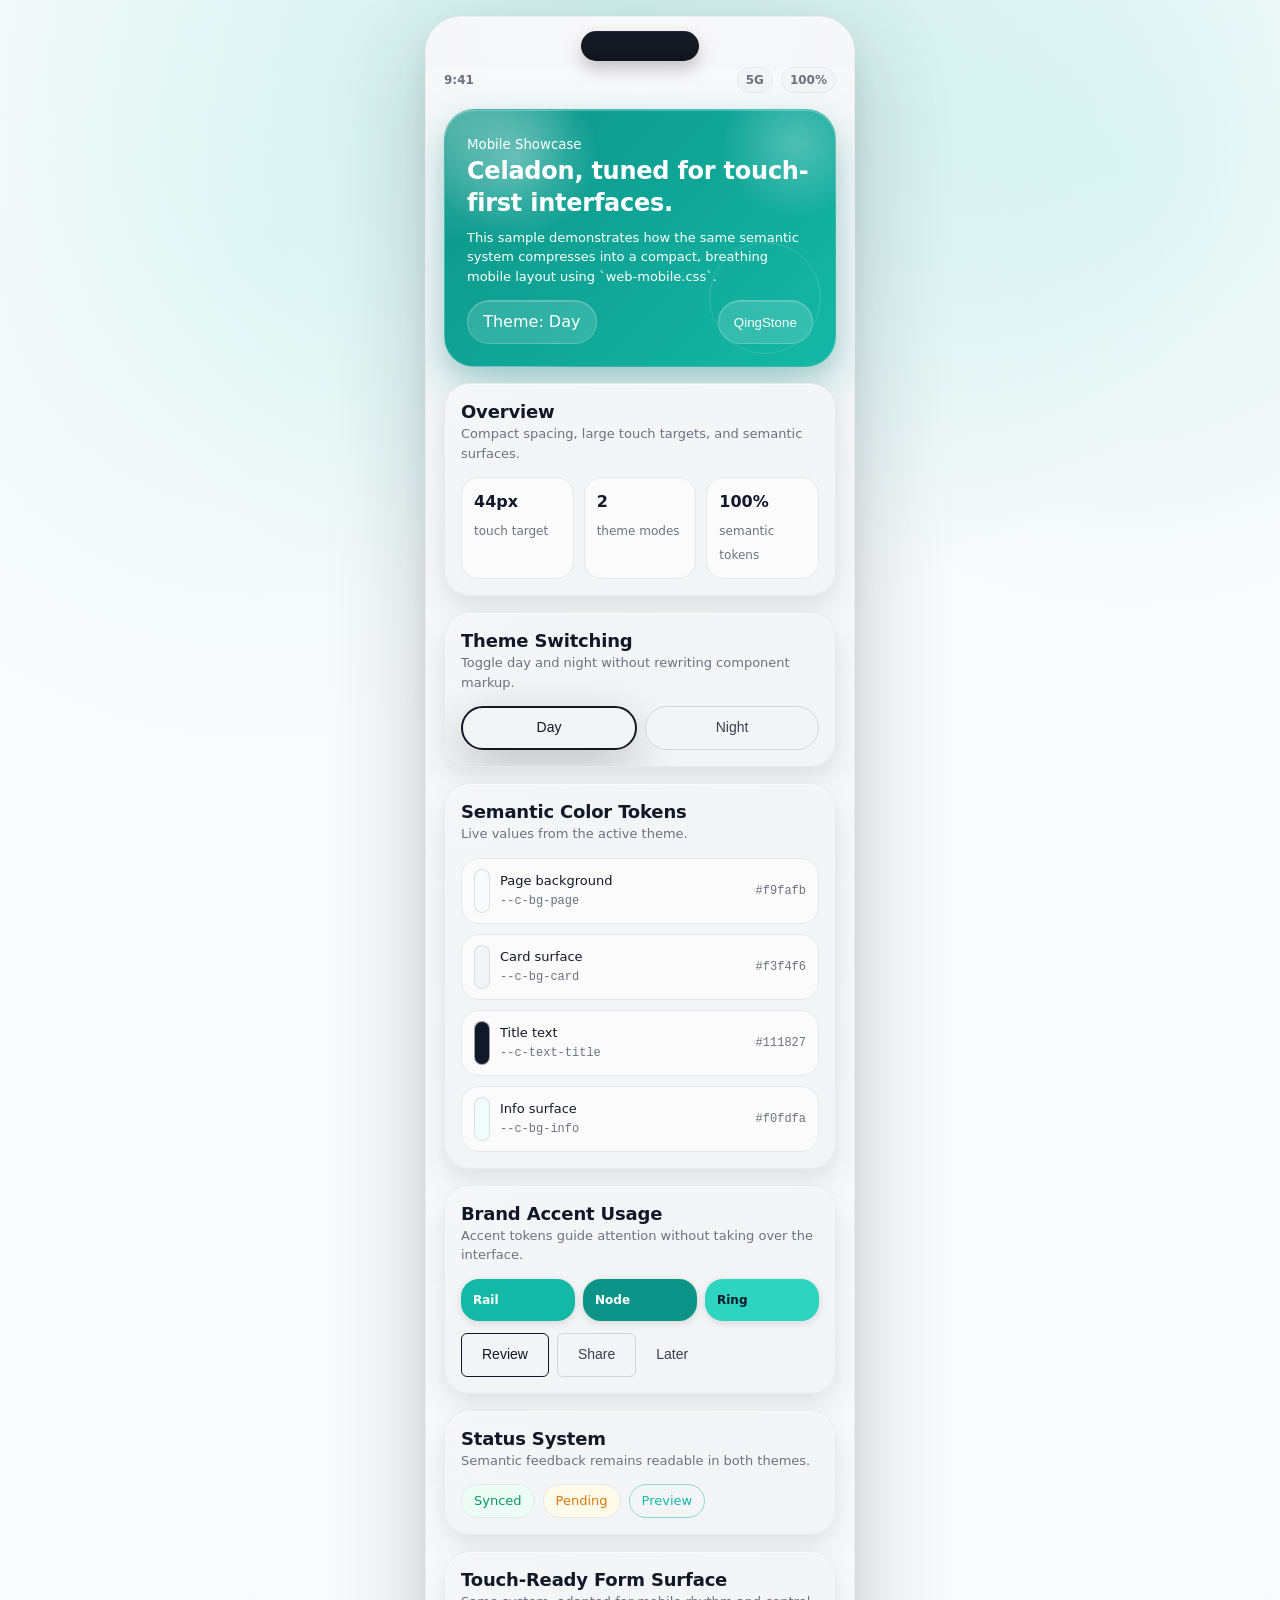
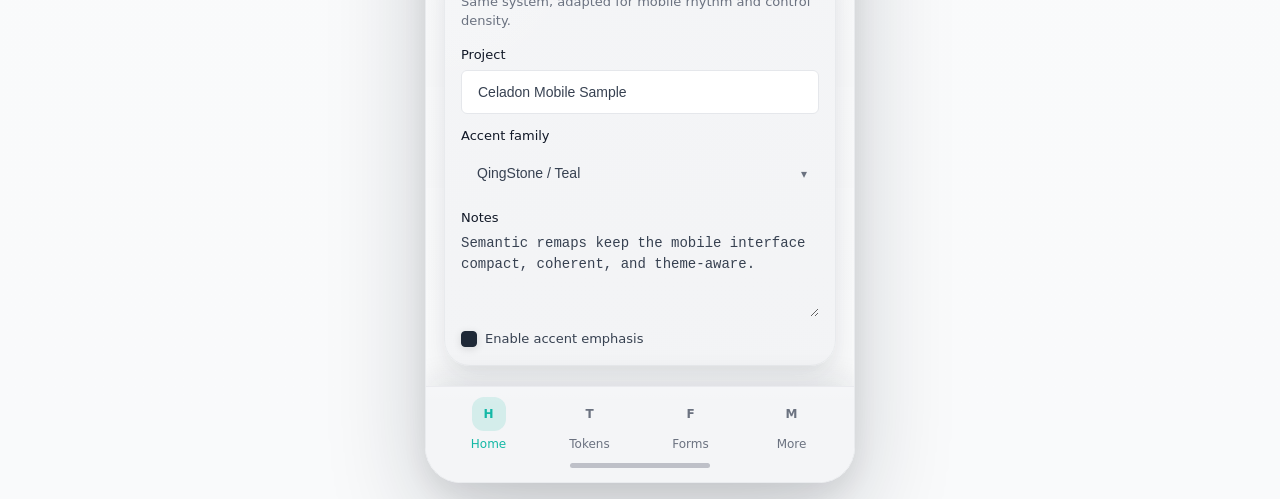
==== samples/mobile/index.html @ db8bb9a1 "feat(samples): add mobile showcase sample Expand the public demos with a touch-first mobile showcase" ====
<!doctype html>
<html lang="zh-CN">
  <head>
    <meta charset="UTF-8" />
    <meta
      name="viewport"
      content="width=device-width, initial-scale=1.0, viewport-fit=cover"
    />
    <title>Celadon Mobile Showcase</title>
    <link rel="stylesheet" href="../../index.css" />
    <link rel="stylesheet" href="../../web-mobile.css" />
    <style>
      :root {
        --mobile-accent-text: var(--c-accent-text-day);
        --mobile-safe-top: env(safe-area-inset-top, 0px);
        --mobile-safe-bottom: env(safe-area-inset-bottom, 0px);
      }

      * {
        box-sizing: border-box;
      }

      .sample-stack {
        display: grid;
        gap: var(--space-4);
      }

      html,
      body {
        min-height: 100%;
      }

      body {
        margin: 0;
        display: grid;
        place-items: center;
        padding:
          max(16px, var(--mobile-safe-top)) 16px
          max(16px, var(--mobile-safe-bottom));
        background:
          radial-gradient(circle at 50% 0%, rgba(20, 184, 166, 0.18), transparent 30%),
          radial-gradient(circle at 20% 12%, rgba(153, 246, 228, 0.16), transparent 24%),
          radial-gradient(circle at 88% 8%, rgba(45, 212, 191, 0.12), transparent 20%),
          linear-gradient(180deg, color-mix(in srgb, var(--c-bg-page) 92%, white 8%), var(--c-bg-page));
      }

      .theme-night {
        --mobile-accent-text: var(--c-accent-text-night);
        background:
          radial-gradient(circle at 50% 0%, rgba(45, 212, 191, 0.24), transparent 30%),
          radial-gradient(circle at 18% 10%, rgba(94, 234, 212, 0.12), transparent 22%),
          radial-gradient(circle at 84% 8%, rgba(20, 184, 166, 0.16), transparent 18%),
          linear-gradient(180deg, #06111d, var(--c-bg-page));
      }

      .mobile-shell {
        position: relative;
        isolation: isolate;
        width: min(100%, 430px);
        min-height: min(932px, 95vh);
        border-radius: 36px;
        overflow: hidden;
        border: 1px solid color-mix(in srgb, var(--c-border-light) 84%, white 16%);
        background:
          linear-gradient(180deg, color-mix(in srgb, var(--c-bg-card) 90%, white 10%), color-mix(in srgb, var(--c-bg-page) 92%, transparent 8%));
        box-shadow:
          0 34px 100px rgba(15, 23, 42, 0.2),
          0 12px 30px rgba(15, 23, 42, 0.08),
          inset 0 1px 0 rgba(255, 255, 255, 0.5);
        backdrop-filter: blur(22px) saturate(145%);
        -webkit-backdrop-filter: blur(22px) saturate(145%);
      }

      .mobile-shell::before,
      .mobile-shell::after {
        content: "";
        position: absolute;
        inset: 0;
        pointer-events: none;
      }

      .mobile-shell::before {
        z-index: 0;
        background:
          radial-gradient(circle at top, rgba(255, 255, 255, 0.32), transparent 18%),
          linear-gradient(180deg, rgba(255, 255, 255, 0.08), transparent 16%);
      }

      .mobile-shell::after {
        inset: 1px;
        z-index: 0;
        border-radius: inherit;
        border: 1px solid rgba(255, 255, 255, 0.12);
      }

      .theme-night .mobile-shell {
        border-color: color-mix(in srgb, var(--c-border-medium) 76%, white 8%);
        background:
          linear-gradient(180deg, rgba(15, 23, 42, 0.84), rgba(15, 23, 42, 0.98));
        box-shadow:
          0 36px 110px rgba(0, 0, 0, 0.5),
          0 12px 30px rgba(0, 0, 0, 0.26),
          inset 0 1px 0 rgba(255, 255, 255, 0.06);
      }

      .mobile-app {
        position: relative;
        z-index: 1;
        display: grid;
        grid-template-rows: auto 1fr auto;
        min-height: inherit;
      }

      .mobile-hardware {
        position: absolute;
        top: calc(max(10px, var(--mobile-safe-top)) + 4px);
        left: 50%;
        z-index: 2;
        transform: translateX(-50%);
        pointer-events: none;
      }

      .mobile-island {
        display: block;
        width: 118px;
        height: 30px;
        border-radius: 999px;
        background:
          linear-gradient(180deg, rgba(16, 23, 35, 0.98), rgba(8, 12, 20, 0.96));
        box-shadow:
          inset 0 1px 1px rgba(255, 255, 255, 0.06),
          0 8px 18px rgba(0, 0, 0, 0.22);
      }

      .mobile-header {
        padding:
          calc(max(16px, var(--mobile-safe-top)) + 34px) 18px
          14px 18px;
      }

      .mobile-statusbar {
        display: flex;
        justify-content: space-between;
        align-items: center;
        margin-bottom: 16px;
        color: var(--c-text-secondary);
        font-size: var(--fs-xs);
        font-weight: var(--fw-semibold);
      }

      .mobile-status-icons {
        display: flex;
        align-items: center;
        gap: 8px;
      }

      .mobile-status-pill {
        padding: 3px 8px;
        border-radius: var(--radius-full);
        border: 1px solid var(--c-border-light);
        background: color-mix(in srgb, var(--c-bg-card) 82%, transparent);
        box-shadow: inset 0 1px 0 rgba(255, 255, 255, 0.18);
      }

      .mobile-hero {
        position: relative;
        overflow: hidden;
        padding: 22px;
        border-radius: 30px;
        border: 1px solid color-mix(in srgb, rgba(255, 255, 255, 0.28) 70%, transparent);
        color: var(--mobile-accent-text);
        background:
          radial-gradient(circle at 18% 18%, rgba(255, 255, 255, 0.3), transparent 22%),
          radial-gradient(circle at top left, rgba(255, 255, 255, 0.28), transparent 28%),
          linear-gradient(135deg, var(--brand-node), var(--brand-rail));
        box-shadow:
          0 22px 48px color-mix(in srgb, var(--brand-node) 32%, transparent),
          0 10px 20px rgba(15, 23, 42, 0.08),
          inset 0 1px 0 rgba(255, 255, 255, 0.28);
      }

      .mobile-hero::before {
        content: "";
        position: absolute;
        inset: auto 14px 12px auto;
        width: 110px;
        height: 110px;
        border-radius: 50%;
        border: 1px solid rgba(255, 255, 255, 0.18);
        opacity: 0.8;
      }

      .mobile-hero::after {
        content: "";
        position: absolute;
        right: -36px;
        top: -42px;
        width: 150px;
        height: 150px;
        border-radius: 50%;
        background: radial-gradient(circle, rgba(255, 255, 255, 0.26), transparent 70%);
      }

      .mobile-hero p,
      .mobile-hero small,
      .mobile-hero .sw-title-large {
        color: inherit;
      }

      .mobile-hero-actions {
        display: flex;
        align-items: center;
        justify-content: space-between;
        gap: var(--space-3);
        margin-top: var(--space-4);
      }

      .mobile-ghost-chip {
        display: inline-flex;
        align-items: center;
        justify-content: center;
        min-height: var(--hit-area);
        padding: 0.55rem 0.95rem;
        border-radius: var(--radius-full);
        border: 1px solid rgba(255, 255, 255, 0.22);
        color: inherit;
        background: rgba(255, 255, 255, 0.14);
        box-shadow: inset 0 1px 0 rgba(255, 255, 255, 0.18);
        backdrop-filter: blur(10px);
        -webkit-backdrop-filter: blur(10px);
      }

      .mobile-content {
        padding: 2px 18px calc(20px + var(--mobile-safe-bottom));
        overflow: auto;
        display: grid;
        align-content: start;
        gap: 16px;
        scroll-behavior: smooth;
        overscroll-behavior-y: contain;
        -webkit-overflow-scrolling: touch;
        scrollbar-width: none;
        scroll-padding-top: 12px;
        scroll-padding-bottom: calc(24px + var(--mobile-safe-bottom));
      }

      .mobile-content::-webkit-scrollbar {
        display: none;
      }

      .mobile-panel {
        position: relative;
        overflow: hidden;
        padding: 16px;
        border-radius: 26px;
        border: 1px solid color-mix(in srgb, var(--c-border-light) 88%, white 12%);
        background:
          radial-gradient(circle at top left, rgba(255, 255, 255, 0.18), transparent 28%),
          linear-gradient(180deg, color-mix(in srgb, var(--c-bg-card) 92%, white 8%), color-mix(in srgb, var(--c-bg-card) 98%, transparent 2%));
        box-shadow:
          0 16px 32px rgba(15, 23, 42, 0.08),
          0 6px 14px rgba(15, 23, 42, 0.03),
          inset 0 1px 0 rgba(255, 255, 255, 0.38);
      }

      .mobile-panel::before {
        content: "";
        position: absolute;
        inset: 0 0 auto;
        height: 1px;
        background: linear-gradient(90deg, transparent, rgba(255, 255, 255, 0.65), transparent);
      }

      .theme-night .mobile-panel {
        border-color: var(--c-border-medium);
        background:
          radial-gradient(circle at top left, rgba(255, 255, 255, 0.05), transparent 26%),
          linear-gradient(180deg, rgba(15, 23, 42, 0.78), rgba(15, 23, 42, 0.94));
        box-shadow:
          0 18px 42px rgba(0, 0, 0, 0.3),
          0 6px 18px rgba(0, 0, 0, 0.18),
          inset 0 1px 0 rgba(255, 255, 255, 0.04);
      }

      .mobile-panel-header {
        display: flex;
        align-items: start;
        justify-content: space-between;
        gap: var(--space-3);
        margin-bottom: 14px;
      }

      .mobile-subtle {
        color: var(--c-text-secondary);
      }

      .mobile-kpi-grid {
        display: grid;
        grid-template-columns: repeat(3, minmax(0, 1fr));
        gap: 10px;
      }

      .mobile-kpi {
        padding: 12px;
        border-radius: 18px;
        border: 1px solid var(--c-border-light);
        background: color-mix(in srgb, var(--c-bg-page) 72%, white 28%);
        box-shadow: inset 0 1px 0 rgba(255, 255, 255, 0.22);
      }

      .theme-night .mobile-kpi {
        border-color: var(--c-border-medium);
        background: color-mix(in srgb, var(--c-bg-card) 88%, black 12%);
      }

      .mobile-kpi strong {
        display: block;
        margin-bottom: 4px;
        color: var(--c-text-title);
        font-size: var(--fs-lg);
      }

      .mobile-kpi span {
        font-size: var(--fs-xs);
        color: var(--c-text-secondary);
      }

      .mobile-token-list {
        display: grid;
        gap: 10px;
      }

      .mobile-token-item {
        display: grid;
        grid-template-columns: auto 1fr auto;
        gap: 10px;
        align-items: center;
        padding: 10px 12px;
        border-radius: 18px;
        background: color-mix(in srgb, var(--c-bg-page) 74%, white 26%);
        border: 1px solid var(--c-border-light);
        box-shadow: inset 0 1px 0 rgba(255, 255, 255, 0.18);
      }

      .theme-night .mobile-token-item {
        background: color-mix(in srgb, var(--c-bg-card) 88%, black 12%);
        border-color: var(--c-border-medium);
      }

      .mobile-swatch {
        width: 16px;
        height: 44px;
        border-radius: 999px;
        border: 1px solid color-mix(in srgb, var(--c-border-medium) 70%, transparent);
        background: var(--swatch-color);
      }

      .mobile-token-meta {
        display: grid;
        gap: 2px;
      }

      .mobile-token-name {
        color: var(--c-text-title);
        font-size: var(--fs-sm);
        font-weight: var(--fw-medium);
      }

      .mobile-token-value {
        color: var(--c-text-secondary);
        font-size: var(--fs-xs);
        font-family: var(--font-mono);
      }

      .mobile-theme-controls {
        display: flex;
        gap: 8px;
        width: 100%;
      }

      .mobile-theme-btn {
        flex: 1;
      }

      .mobile-accent-row,
      .mobile-status-row,
      .mobile-action-row {
        display: flex;
        gap: 8px;
        flex-wrap: wrap;
      }

      .mobile-accent-pill {
        flex: 1;
        min-width: 90px;
        padding: 12px;
        border-radius: 18px;
        color: white;
        font-size: var(--fs-xs);
        font-weight: var(--fw-semibold);
        box-shadow: var(--shadow-2);
      }

      .mobile-accent-pill:nth-child(1) {
        background: var(--brand-rail);
      }

      .mobile-accent-pill:nth-child(2) {
        background: var(--brand-node);
      }

      .mobile-accent-pill:nth-child(3) {
        background: var(--brand-ring);
        color: var(--c-bg-base-night);
      }

      .mobile-form {
        display: grid;
        gap: 12px;
      }

      .mobile-bottom-nav {
        position: relative;
        padding:
          10px 16px max(14px, var(--mobile-safe-bottom));
        border-top: 1px solid color-mix(in srgb, var(--c-border-light) 82%, white 18%);
        background: color-mix(in srgb, var(--c-bg-card) 88%, white 12%);
        box-shadow: 0 -10px 24px rgba(15, 23, 42, 0.08);
        backdrop-filter: blur(16px);
        -webkit-backdrop-filter: blur(16px);
      }

      .mobile-bottom-nav::before {
        content: "";
        position: absolute;
        inset: 0 0 auto;
        height: 18px;
        background: linear-gradient(180deg, rgba(255, 255, 255, 0.14), transparent);
        pointer-events: none;
      }

      .theme-night .mobile-bottom-nav {
        border-color: var(--c-border-medium);
        background: rgba(15, 23, 42, 0.9);
        box-shadow: 0 -14px 28px rgba(0, 0, 0, 0.24);
      }

      .mobile-bottom-nav-list {
        display: grid;
        grid-template-columns: repeat(4, 1fr);
        gap: 8px;
      }

      .mobile-nav-item {
        display: grid;
        justify-items: center;
        gap: 4px;
        color: var(--c-text-secondary);
        font-size: var(--fs-xs);
      }

      .mobile-nav-item strong {
        width: 34px;
        height: 34px;
        display: grid;
        place-items: center;
        border-radius: 12px;
        color: inherit;
        background: transparent;
      }

      .mobile-nav-item.is-active {
        color: var(--brand-rail);
      }

      .mobile-nav-item.is-active strong {
        background: color-mix(in srgb, var(--brand-rail) 14%, transparent);
      }

      .mobile-home-indicator {
        width: 140px;
        height: 5px;
        margin: 10px auto 0;
        border-radius: 999px;
        background: color-mix(in srgb, var(--c-text-secondary) 40%, transparent);
      }

      @media (max-width: 420px) {
        body {
          padding-inline: 0;
          padding-bottom: 0;
        }

        .mobile-shell {
          width: 100%;
          min-height: 100vh;
          border-radius: 0;
          border-left: none;
          border-right: none;
        }

        .mobile-shell::after {
          border: none;
        }
      }
    </style>
  </head>
  <body class="theme-day">
    <main class="mobile-shell">
      <div class="mobile-app">
        <div class="mobile-hardware" aria-hidden="true">
          <span class="mobile-island"></span>
        </div>
        <header class="mobile-header">
          <div class="mobile-statusbar">
            <span>9:41</span>
            <div class="mobile-status-icons">
              <span class="mobile-status-pill">5G</span>
              <span class="mobile-status-pill">100%</span>
            </div>
          </div>

          <section class="mobile-hero">
            <small>Mobile Showcase</small>
            <div class="sample-stack" style="gap: var(--space-2)">
              <strong class="sw-title-large">Celadon, tuned for touch-first interfaces.</strong>
              <p class="sw-subtitle-small">
                This sample demonstrates how the same semantic system compresses
                into a compact, breathing mobile layout using `web-mobile.css`.
              </p>
            </div>
            <div class="mobile-hero-actions">
              <span class="mobile-ghost-chip" id="theme-mode-badge">Theme: Day</span>
              <button type="button" class="mobile-ghost-chip">QingStone</button>
            </div>
          </section>
        </header>

        <section class="mobile-content">
          <article class="mobile-panel">
            <div class="mobile-panel-header">
              <div>
                <p class="sw-title">Overview</p>
                <p class="sw-subtitle-small mobile-subtle">
                  Compact spacing, large touch targets, and semantic surfaces.
                </p>
              </div>
            </div>

            <div class="mobile-kpi-grid">
              <div class="mobile-kpi">
                <strong>44px</strong>
                <span>touch target</span>
              </div>
              <div class="mobile-kpi">
                <strong>2</strong>
                <span>theme modes</span>
              </div>
              <div class="mobile-kpi">
                <strong>100%</strong>
                <span>semantic tokens</span>
              </div>
            </div>
          </article>

          <article class="mobile-panel">
            <div class="mobile-panel-header">
              <div>
                <p class="sw-title">Theme Switching</p>
                <p class="sw-subtitle-small mobile-subtle">
                  Toggle day and night without rewriting component markup.
                </p>
              </div>
            </div>

            <div class="mobile-theme-controls">
              <button
                id="theme-day-btn"
                type="button"
                class="celadon-btn celadon-btn--secondary celadon-btn--pill mobile-theme-btn"
              >
                Day
              </button>
              <button
                id="theme-night-btn"
                type="button"
                class="celadon-btn celadon-btn--secondary celadon-btn--pill mobile-theme-btn"
              >
                Night
              </button>
            </div>
          </article>

          <article class="mobile-panel">
            <div class="mobile-panel-header">
              <div>
                <p class="sw-title">Semantic Color Tokens</p>
                <p class="sw-subtitle-small mobile-subtle">
                  Live values from the active theme.
                </p>
              </div>
            </div>

            <div class="mobile-token-list">
              <div class="mobile-token-item">
                <div class="mobile-swatch" style="--swatch-color: var(--c-bg-page)"></div>
                <div class="mobile-token-meta">
                  <span class="mobile-token-name">Page background</span>
                  <span class="mobile-token-value">--c-bg-page</span>
                </div>
                <span class="mobile-token-value" data-token="--c-bg-page"></span>
              </div>
              <div class="mobile-token-item">
                <div class="mobile-swatch" style="--swatch-color: var(--c-bg-card)"></div>
                <div class="mobile-token-meta">
                  <span class="mobile-token-name">Card surface</span>
                  <span class="mobile-token-value">--c-bg-card</span>
                </div>
                <span class="mobile-token-value" data-token="--c-bg-card"></span>
              </div>
              <div class="mobile-token-item">
                <div class="mobile-swatch" style="--swatch-color: var(--c-text-title)"></div>
                <div class="mobile-token-meta">
                  <span class="mobile-token-name">Title text</span>
                  <span class="mobile-token-value">--c-text-title</span>
                </div>
                <span class="mobile-token-value" data-token="--c-text-title"></span>
              </div>
              <div class="mobile-token-item">
                <div class="mobile-swatch" style="--swatch-color: var(--c-bg-info)"></div>
                <div class="mobile-token-meta">
                  <span class="mobile-token-name">Info surface</span>
                  <span class="mobile-token-value">--c-bg-info</span>
                </div>
                <span class="mobile-token-value" data-token="--c-bg-info"></span>
              </div>
            </div>
          </article>

          <article class="mobile-panel">
            <div class="mobile-panel-header">
              <div>
                <p class="sw-title">Brand Accent Usage</p>
                <p class="sw-subtitle-small mobile-subtle">
                  Accent tokens guide attention without taking over the interface.
                </p>
              </div>
            </div>

            <div class="mobile-accent-row">
              <div class="mobile-accent-pill">Rail</div>
              <div class="mobile-accent-pill">Node</div>
              <div class="mobile-accent-pill">Ring</div>
            </div>

            <div class="mobile-action-row" style="margin-top: 12px">
              <button type="button" class="celadon-btn celadon-btn--primary">
                Review
              </button>
              <button type="button" class="celadon-btn celadon-btn--secondary">
                Share
              </button>
              <button type="button" class="celadon-btn celadon-btn--text">
                Later
              </button>
            </div>
          </article>

          <article class="mobile-panel">
            <div class="mobile-panel-header">
              <div>
                <p class="sw-title">Status System</p>
                <p class="sw-subtitle-small mobile-subtle">
                  Semantic feedback remains readable in both themes.
                </p>
              </div>
            </div>

            <div class="mobile-status-row">
              <span class="celadon-status celadon-status--subtle celadon-status--success">
                <span class="celadon-status__text">Synced</span>
              </span>
              <span class="celadon-status celadon-status--subtle celadon-status--warning">
                <span class="celadon-status__text">Pending</span>
              </span>
              <span class="celadon-status celadon-status--outline celadon-status--info">
                <span class="celadon-status__text">Preview</span>
              </span>
            </div>
          </article>

          <article class="mobile-panel">
            <div class="mobile-panel-header">
              <div>
                <p class="sw-title">Touch-Ready Form Surface</p>
                <p class="sw-subtitle-small mobile-subtle">
                  Same system, adapted for mobile rhythm and control density.
                </p>
              </div>
            </div>

            <form class="mobile-form">
              <label class="celadon-field">
                <span class="celadon-field__label">Project</span>
                <input
                  class="celadon-control"
                  type="text"
                  value="Celadon Mobile Sample"
                />
              </label>

              <label class="celadon-field">
                <span class="celadon-field__label">Accent family</span>
                <div class="celadon-select-wrap">
                  <select class="celadon-select celadon-control">
                    <option>QingStone / Teal</option>
                    <option>System Neutral</option>
                  </select>
                </div>
              </label>

              <label class="celadon-field">
                <span class="celadon-field__label">Notes</span>
                <textarea class="celadon-textarea celadon-control" rows="4">Semantic remaps keep the mobile interface compact, coherent, and theme-aware.</textarea>
              </label>

              <label class="celadon-check celadon-accented">
                <input type="checkbox" checked />
                <span>Enable accent emphasis</span>
              </label>
            </form>
          </article>
        </section>

        <nav class="mobile-bottom-nav" aria-label="Mobile navigation">
          <div class="mobile-bottom-nav-list">
            <div class="mobile-nav-item is-active">
              <strong>H</strong>
              <span>Home</span>
            </div>
            <div class="mobile-nav-item">
              <strong>T</strong>
              <span>Tokens</span>
            </div>
            <div class="mobile-nav-item">
              <strong>F</strong>
              <span>Forms</span>
            </div>
            <div class="mobile-nav-item">
              <strong>M</strong>
              <span>More</span>
            </div>
          </div>
          <div class="mobile-home-indicator" aria-hidden="true"></div>
        </nav>
      </div>
    </main>

    <script>
      const body = document.body;
      const dayButton = document.getElementById("theme-day-btn");
      const nightButton = document.getElementById("theme-night-btn");
      const themeModeBadge = document.getElementById("theme-mode-badge");
      const tokenNodes = document.querySelectorAll("[data-token]");

      function getTokenValue(name) {
        return getComputedStyle(body).getPropertyValue(name).trim();
      }

      function renderTokenValues() {
        tokenNodes.forEach((node) => {
          node.textContent = getTokenValue(node.dataset.token);
        });
      }

      function renderThemeState() {
        const isNight = body.classList.contains("theme-night");

        dayButton.setAttribute("aria-pressed", String(!isNight));
        nightButton.setAttribute("aria-pressed", String(isNight));

        dayButton.classList.toggle("celadon-btn--primary", !isNight);
        dayButton.classList.toggle("celadon-btn--secondary", isNight);
        nightButton.classList.toggle("celadon-btn--primary", isNight);
        nightButton.classList.toggle("celadon-btn--secondary", !isNight);

        themeModeBadge.textContent = isNight ? "Theme: Night" : "Theme: Day";
        renderTokenValues();
      }

      function applyTheme(themeClass) {
        body.classList.remove("theme-day", "theme-night");
        body.classList.add(themeClass);
        renderThemeState();
      }

      dayButton.addEventListener("click", () => applyTheme("theme-day"));
      nightButton.addEventListener("click", () => applyTheme("theme-night"));

      renderThemeState();
    </script>
  </body>
</html>
---- index.css ----
/* index.css - Celadon Color Engine 通用入口 */
/* 桌面端和移动端共享的样式 */

@layer reset, tokens, base, components, utilities;

/* =========================
   Tokens & Themes（仅变量）
   ========================= */
@import './tokens/colors.css';
@import './tokens/typography.css';
@import './tokens/spacing.css';
@import './tokens/z-index.css';

/* 2. 主题配置（日间/夜间模式） */
@import './themes/day-night.css';

/* =========================
   Base（若内部有 @layer base，会落在 base 层）
   ========================= */
@import './layers/reset.css';
@import './base/base.css';

/* =========================
   Components（内部应使用 @layer components）
   ========================= */
@import './components/button.css';
@import './components/card.css';
@import './components/form.css';
@import './components/modal.css';
@import './components/status.css';
@import './components/titles.css';
@import './components/header.css';
@import './components/dropdown.css';
@import './components/timeline.css';
@import './components/theme-selector.css';
@import './components/accent-targets.css';
@import './components/table.css';

/* =========================
   Utilities（内部应使用 @layer utilities）
   ========================= */
@import './utilities/index.css';

/* =========================
   Overrides / Hotfix（兜底覆盖，建议也放在 components 或 utilities 层里）
   ========================= */
@import './overrides/hotfix.css';

/* =========================
   平台特定样式
   ========================= */
/* 注意：平台文件是“适配层”，只允许 remap 标准 token 与平台能力，不允许重写组件视觉规则。
 * 桌面端和移动端需要额外引入对应的平台特定文件：
 * 桌面端在 main.ts 中引入：import './celadon-color-engine/desktop.css'
 * Web 移动端在 main.ts 中引入：import './celadon-color-engine/web-mobile.css'
 * uni-app 移动端在 main.ts 中引入：import './celadon-color-engine/mobile.css'
 */
---- web-mobile.css ----
/* web-mobile.css - Web mobile platform remap layer
 * Constraint: platform files only remap standard tokens and platform capabilities.
 * No component visual overrides are allowed here.
 */

:root {
  --hit-area: 44px;
  --hit-area-large: 44px;

  /* Compact spacing rhythm for mobile web screens. */
  --space-3: 0.625rem;
  --space-4: 0.875rem;
  --space-5: 1rem;
  --space-6: 1.25rem;

  /* Typography scale remap for narrow mobile viewport. */
  --fs-sm: 0.8125rem;
  --fs-md: 0.875rem;
  --fs-lg: 1rem;
  --fs-xl: 1.125rem;

  --radius-lg: 0.75rem;
  --radius-xl: 0.875rem;
}

@media (hover: none), (pointer: coarse) {
  :root {
    --ease-fast: 0.12s ease;
  }
}
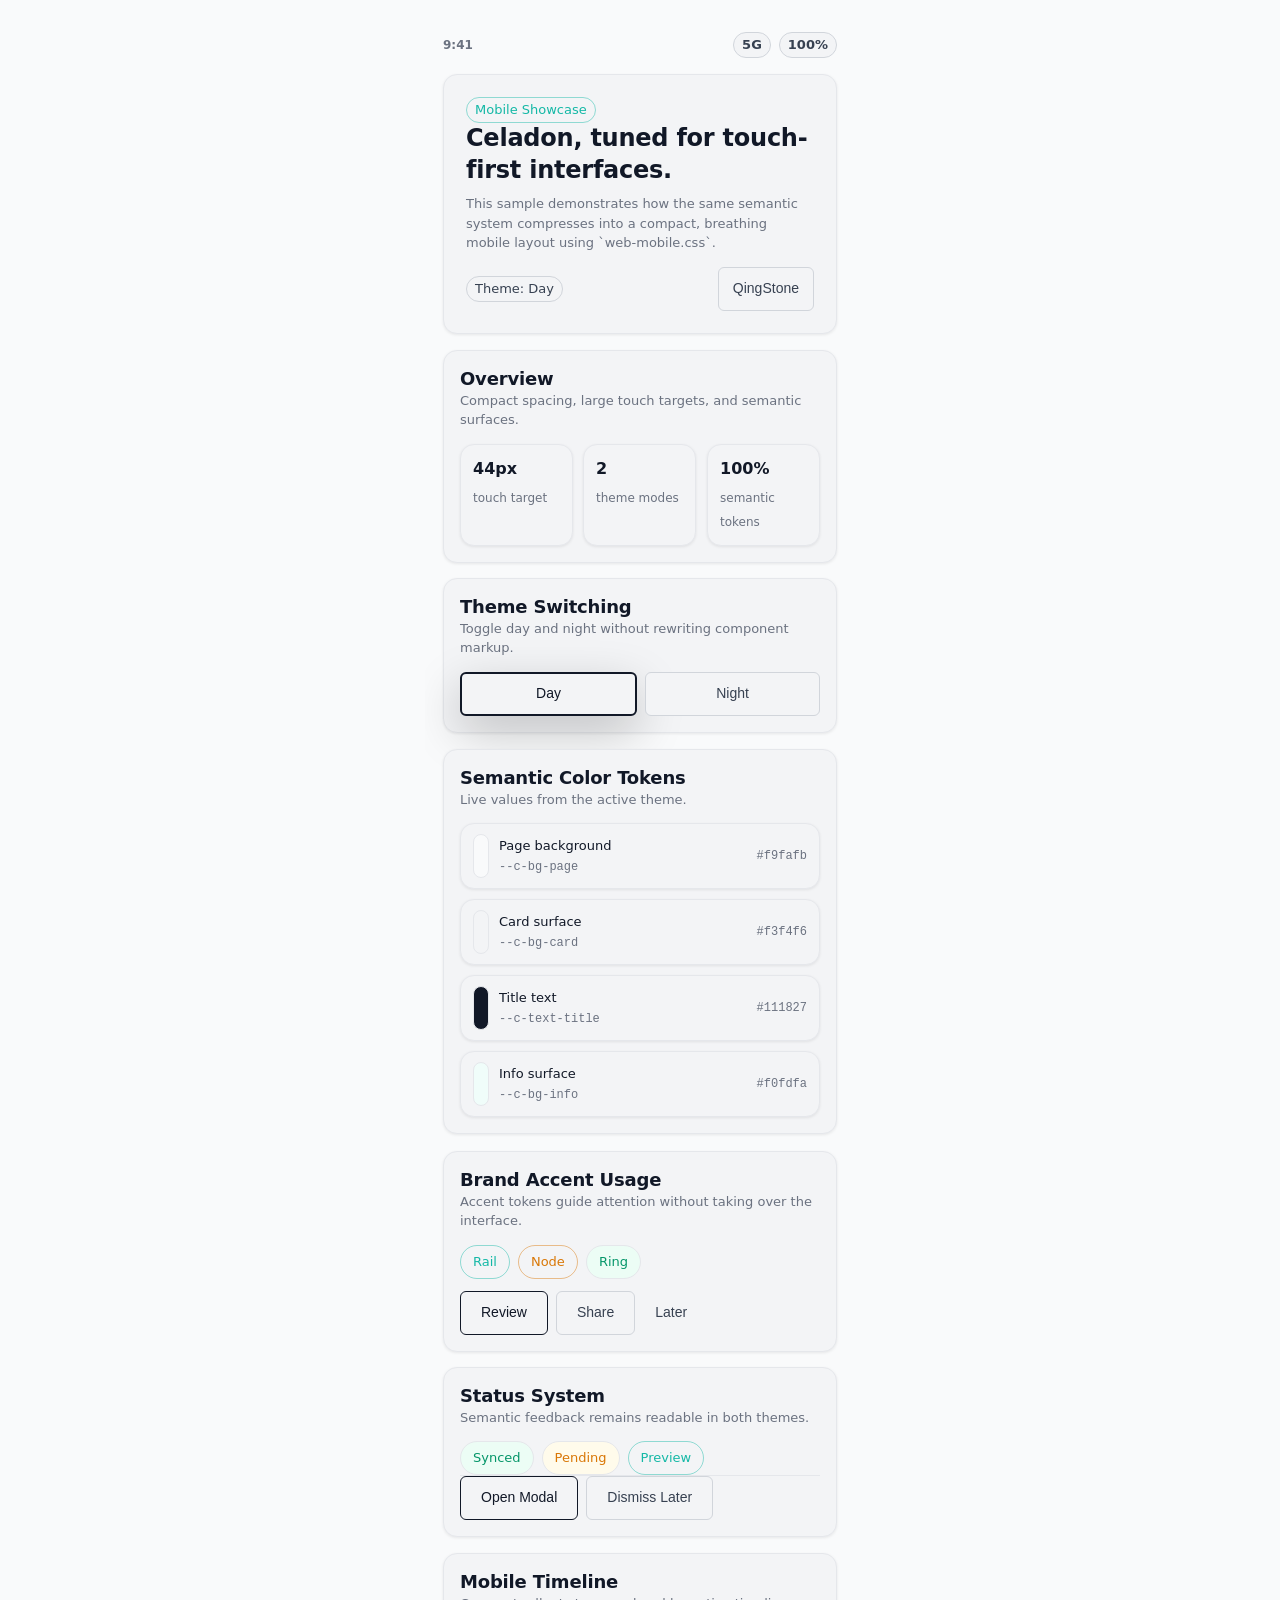
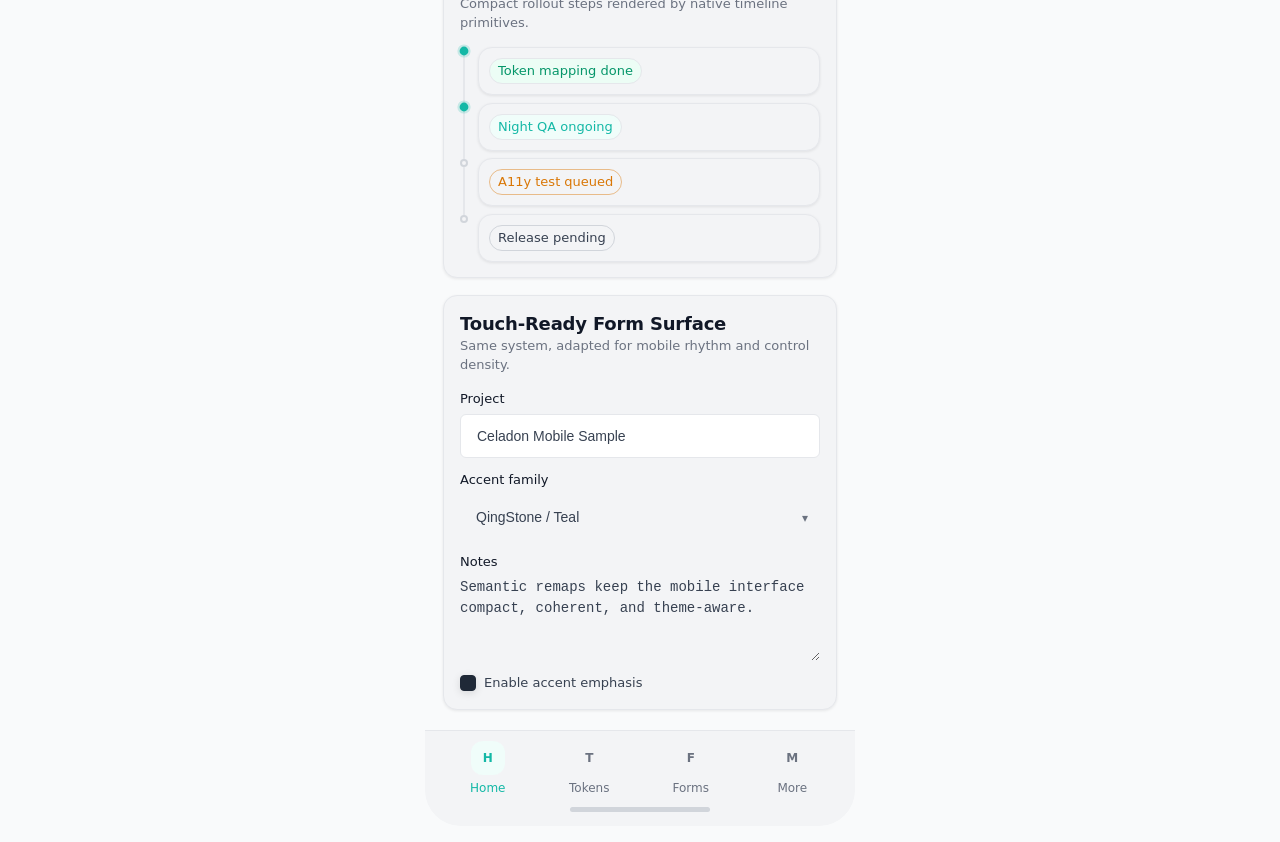
==== commit d1a66cbb: "feat(samples): standardize showcases on native celadon components Unify basic and mobile sample page" ====
--- a/samples/mobile/index.html
+++ b/samples/mobile/index.html
@@ -11,7 +11,6 @@
     <link rel="stylesheet" href="../../web-mobile.css" />
     <style>
       :root {
-        --mobile-accent-text: var(--c-accent-text-day);
         --mobile-safe-top: env(safe-area-inset-top, 0px);
         --mobile-safe-bottom: env(safe-area-inset-bottom, 0px);
       }
@@ -37,104 +36,26 @@
         padding:
           max(16px, var(--mobile-safe-top)) 16px
           max(16px, var(--mobile-safe-bottom));
-        background:
-          radial-gradient(circle at 50% 0%, rgba(20, 184, 166, 0.18), transparent 30%),
-          radial-gradient(circle at 20% 12%, rgba(153, 246, 228, 0.16), transparent 24%),
-          radial-gradient(circle at 88% 8%, rgba(45, 212, 191, 0.12), transparent 20%),
-          linear-gradient(180deg, color-mix(in srgb, var(--c-bg-page) 92%, white 8%), var(--c-bg-page));
-      }
-
-      .theme-night {
-        --mobile-accent-text: var(--c-accent-text-night);
-        background:
-          radial-gradient(circle at 50% 0%, rgba(45, 212, 191, 0.24), transparent 30%),
-          radial-gradient(circle at 18% 10%, rgba(94, 234, 212, 0.12), transparent 22%),
-          radial-gradient(circle at 84% 8%, rgba(20, 184, 166, 0.16), transparent 18%),
-          linear-gradient(180deg, #06111d, var(--c-bg-page));
+        background: var(--c-bg-page);
       }
 
       .mobile-shell {
-        position: relative;
-        isolation: isolate;
         width: min(100%, 430px);
         min-height: min(932px, 95vh);
         border-radius: 36px;
         overflow: hidden;
-        border: 1px solid color-mix(in srgb, var(--c-border-light) 84%, white 16%);
-        background:
-          linear-gradient(180deg, color-mix(in srgb, var(--c-bg-card) 90%, white 10%), color-mix(in srgb, var(--c-bg-page) 92%, transparent 8%));
-        box-shadow:
-          0 34px 100px rgba(15, 23, 42, 0.2),
-          0 12px 30px rgba(15, 23, 42, 0.08),
-          inset 0 1px 0 rgba(255, 255, 255, 0.5);
-        backdrop-filter: blur(22px) saturate(145%);
-        -webkit-backdrop-filter: blur(22px) saturate(145%);
-      }
-
-      .mobile-shell::before,
-      .mobile-shell::after {
-        content: "";
-        position: absolute;
-        inset: 0;
-        pointer-events: none;
-      }
-
-      .mobile-shell::before {
-        z-index: 0;
-        background:
-          radial-gradient(circle at top, rgba(255, 255, 255, 0.32), transparent 18%),
-          linear-gradient(180deg, rgba(255, 255, 255, 0.08), transparent 16%);
-      }
-
-      .mobile-shell::after {
-        inset: 1px;
-        z-index: 0;
-        border-radius: inherit;
-        border: 1px solid rgba(255, 255, 255, 0.12);
-      }
-
-      .theme-night .mobile-shell {
-        border-color: color-mix(in srgb, var(--c-border-medium) 76%, white 8%);
-        background:
-          linear-gradient(180deg, rgba(15, 23, 42, 0.84), rgba(15, 23, 42, 0.98));
-        box-shadow:
-          0 36px 110px rgba(0, 0, 0, 0.5),
-          0 12px 30px rgba(0, 0, 0, 0.26),
-          inset 0 1px 0 rgba(255, 255, 255, 0.06);
       }
 
       .mobile-app {
         position: relative;
-        z-index: 1;
         display: grid;
         grid-template-rows: auto 1fr auto;
         min-height: inherit;
       }
 
-      .mobile-hardware {
-        position: absolute;
-        top: calc(max(10px, var(--mobile-safe-top)) + 4px);
-        left: 50%;
-        z-index: 2;
-        transform: translateX(-50%);
-        pointer-events: none;
-      }
-
-      .mobile-island {
-        display: block;
-        width: 118px;
-        height: 30px;
-        border-radius: 999px;
-        background:
-          linear-gradient(180deg, rgba(16, 23, 35, 0.98), rgba(8, 12, 20, 0.96));
-        box-shadow:
-          inset 0 1px 1px rgba(255, 255, 255, 0.06),
-          0 8px 18px rgba(0, 0, 0, 0.22);
-      }
-
       .mobile-header {
         padding:
-          calc(max(16px, var(--mobile-safe-top)) + 34px) 18px
+          max(16px, var(--mobile-safe-top)) 18px
           14px 18px;
       }
 
@@ -154,57 +75,8 @@
         gap: 8px;
       }
 
-      .mobile-status-pill {
-        padding: 3px 8px;
-        border-radius: var(--radius-full);
-        border: 1px solid var(--c-border-light);
-        background: color-mix(in srgb, var(--c-bg-card) 82%, transparent);
-        box-shadow: inset 0 1px 0 rgba(255, 255, 255, 0.18);
-      }
-
       .mobile-hero {
-        position: relative;
-        overflow: hidden;
         padding: 22px;
-        border-radius: 30px;
-        border: 1px solid color-mix(in srgb, rgba(255, 255, 255, 0.28) 70%, transparent);
-        color: var(--mobile-accent-text);
-        background:
-          radial-gradient(circle at 18% 18%, rgba(255, 255, 255, 0.3), transparent 22%),
-          radial-gradient(circle at top left, rgba(255, 255, 255, 0.28), transparent 28%),
-          linear-gradient(135deg, var(--brand-node), var(--brand-rail));
-        box-shadow:
-          0 22px 48px color-mix(in srgb, var(--brand-node) 32%, transparent),
-          0 10px 20px rgba(15, 23, 42, 0.08),
-          inset 0 1px 0 rgba(255, 255, 255, 0.28);
-      }
-
-      .mobile-hero::before {
-        content: "";
-        position: absolute;
-        inset: auto 14px 12px auto;
-        width: 110px;
-        height: 110px;
-        border-radius: 50%;
-        border: 1px solid rgba(255, 255, 255, 0.18);
-        opacity: 0.8;
-      }
-
-      .mobile-hero::after {
-        content: "";
-        position: absolute;
-        right: -36px;
-        top: -42px;
-        width: 150px;
-        height: 150px;
-        border-radius: 50%;
-        background: radial-gradient(circle, rgba(255, 255, 255, 0.26), transparent 70%);
-      }
-
-      .mobile-hero p,
-      .mobile-hero small,
-      .mobile-hero .sw-title-large {
-        color: inherit;
       }
 
       .mobile-hero-actions {
@@ -213,21 +85,6 @@
         justify-content: space-between;
         gap: var(--space-3);
         margin-top: var(--space-4);
-      }
-
-      .mobile-ghost-chip {
-        display: inline-flex;
-        align-items: center;
-        justify-content: center;
-        min-height: var(--hit-area);
-        padding: 0.55rem 0.95rem;
-        border-radius: var(--radius-full);
-        border: 1px solid rgba(255, 255, 255, 0.22);
-        color: inherit;
-        background: rgba(255, 255, 255, 0.14);
-        box-shadow: inset 0 1px 0 rgba(255, 255, 255, 0.18);
-        backdrop-filter: blur(10px);
-        -webkit-backdrop-filter: blur(10px);
       }
 
       .mobile-content {
@@ -249,37 +106,7 @@
       }
 
       .mobile-panel {
-        position: relative;
-        overflow: hidden;
         padding: 16px;
-        border-radius: 26px;
-        border: 1px solid color-mix(in srgb, var(--c-border-light) 88%, white 12%);
-        background:
-          radial-gradient(circle at top left, rgba(255, 255, 255, 0.18), transparent 28%),
-          linear-gradient(180deg, color-mix(in srgb, var(--c-bg-card) 92%, white 8%), color-mix(in srgb, var(--c-bg-card) 98%, transparent 2%));
-        box-shadow:
-          0 16px 32px rgba(15, 23, 42, 0.08),
-          0 6px 14px rgba(15, 23, 42, 0.03),
-          inset 0 1px 0 rgba(255, 255, 255, 0.38);
-      }
-
-      .mobile-panel::before {
-        content: "";
-        position: absolute;
-        inset: 0 0 auto;
-        height: 1px;
-        background: linear-gradient(90deg, transparent, rgba(255, 255, 255, 0.65), transparent);
-      }
-
-      .theme-night .mobile-panel {
-        border-color: var(--c-border-medium);
-        background:
-          radial-gradient(circle at top left, rgba(255, 255, 255, 0.05), transparent 26%),
-          linear-gradient(180deg, rgba(15, 23, 42, 0.78), rgba(15, 23, 42, 0.94));
-        box-shadow:
-          0 18px 42px rgba(0, 0, 0, 0.3),
-          0 6px 18px rgba(0, 0, 0, 0.18),
-          inset 0 1px 0 rgba(255, 255, 255, 0.04);
       }
 
       .mobile-panel-header {
@@ -302,15 +129,6 @@
 
       .mobile-kpi {
         padding: 12px;
-        border-radius: 18px;
-        border: 1px solid var(--c-border-light);
-        background: color-mix(in srgb, var(--c-bg-page) 72%, white 28%);
-        box-shadow: inset 0 1px 0 rgba(255, 255, 255, 0.22);
-      }
-
-      .theme-night .mobile-kpi {
-        border-color: var(--c-border-medium);
-        background: color-mix(in srgb, var(--c-bg-card) 88%, black 12%);
       }
 
       .mobile-kpi strong {
@@ -336,22 +154,13 @@
         gap: 10px;
         align-items: center;
         padding: 10px 12px;
-        border-radius: 18px;
-        background: color-mix(in srgb, var(--c-bg-page) 74%, white 26%);
-        border: 1px solid var(--c-border-light);
-        box-shadow: inset 0 1px 0 rgba(255, 255, 255, 0.18);
-      }
-
-      .theme-night .mobile-token-item {
-        background: color-mix(in srgb, var(--c-bg-card) 88%, black 12%);
-        border-color: var(--c-border-medium);
       }
 
       .mobile-swatch {
         width: 16px;
         height: 44px;
         border-radius: 999px;
-        border: 1px solid color-mix(in srgb, var(--c-border-medium) 70%, transparent);
+        border: var(--bw-1) solid var(--c-border-light);
         background: var(--swatch-color);
       }
 
@@ -390,59 +199,34 @@
         flex-wrap: wrap;
       }
 
-      .mobile-accent-pill {
-        flex: 1;
-        min-width: 90px;
-        padding: 12px;
-        border-radius: 18px;
-        color: white;
-        font-size: var(--fs-xs);
-        font-weight: var(--fw-semibold);
-        box-shadow: var(--shadow-2);
-      }
-
-      .mobile-accent-pill:nth-child(1) {
-        background: var(--brand-rail);
-      }
-
-      .mobile-accent-pill:nth-child(2) {
-        background: var(--brand-node);
-      }
-
-      .mobile-accent-pill:nth-child(3) {
-        background: var(--brand-ring);
-        color: var(--c-bg-base-night);
-      }
-
       .mobile-form {
         display: grid;
         gap: 12px;
+      }
+
+      .mobile-timeline-layout {
+        display: grid;
+        grid-template-columns: auto minmax(0, 1fr);
+        gap: var(--space-3);
+        align-items: start;
+      }
+
+      .mobile-timeline {
+        --timeline-length: 176px;
+      }
+
+      /* Keep page hover interactions available when modal is closed. */
+      .celadon-modal[aria-hidden="true"] .celadon-modal--overlay,
+      .celadon-modal[aria-hidden="true"] .celadon-modal--content {
+        pointer-events: none;
       }
 
       .mobile-bottom-nav {
         position: relative;
         padding:
           10px 16px max(14px, var(--mobile-safe-bottom));
-        border-top: 1px solid color-mix(in srgb, var(--c-border-light) 82%, white 18%);
-        background: color-mix(in srgb, var(--c-bg-card) 88%, white 12%);
-        box-shadow: 0 -10px 24px rgba(15, 23, 42, 0.08);
-        backdrop-filter: blur(16px);
-        -webkit-backdrop-filter: blur(16px);
-      }
-
-      .mobile-bottom-nav::before {
-        content: "";
-        position: absolute;
-        inset: 0 0 auto;
-        height: 18px;
-        background: linear-gradient(180deg, rgba(255, 255, 255, 0.14), transparent);
-        pointer-events: none;
-      }
-
-      .theme-night .mobile-bottom-nav {
-        border-color: var(--c-border-medium);
-        background: rgba(15, 23, 42, 0.9);
-        box-shadow: 0 -14px 28px rgba(0, 0, 0, 0.24);
+        border-top: var(--bw-1) solid var(--c-border-light);
+        background: var(--c-bg-card);
       }
 
       .mobile-bottom-nav-list {
@@ -474,7 +258,7 @@
       }
 
       .mobile-nav-item.is-active strong {
-        background: color-mix(in srgb, var(--brand-rail) 14%, transparent);
+        background: var(--c-bg-info);
       }
 
       .mobile-home-indicator {
@@ -482,7 +266,7 @@
         height: 5px;
         margin: 10px auto 0;
         border-radius: 999px;
-        background: color-mix(in srgb, var(--c-text-secondary) 40%, transparent);
+        background: var(--c-border-medium);
       }
 
       @media (max-width: 420px) {
@@ -499,29 +283,33 @@
           border-right: none;
         }
 
-        .mobile-shell::after {
-          border: none;
+        .mobile-timeline-layout {
+          grid-template-columns: 1fr;
         }
+
       }
     </style>
   </head>
   <body class="theme-day">
     <main class="mobile-shell">
       <div class="mobile-app">
-        <div class="mobile-hardware" aria-hidden="true">
-          <span class="mobile-island"></span>
-        </div>
         <header class="mobile-header">
           <div class="mobile-statusbar">
             <span>9:41</span>
             <div class="mobile-status-icons">
-              <span class="mobile-status-pill">5G</span>
-              <span class="mobile-status-pill">100%</span>
+              <span class="celadon-status celadon-status--sm celadon-status--neutral">
+                <span class="celadon-status__text">5G</span>
+              </span>
+              <span class="celadon-status celadon-status--sm celadon-status--neutral">
+                <span class="celadon-status__text">100%</span>
+              </span>
             </div>
           </div>
 
-          <section class="mobile-hero">
-            <small>Mobile Showcase</small>
+          <section class="mobile-hero celadon-card celadon-card--large">
+            <span class="celadon-status celadon-status--sm celadon-status--outline celadon-status--info">
+              <span class="celadon-status__text">Mobile Showcase</span>
+            </span>
             <div class="sample-stack" style="gap: var(--space-2)">
               <strong class="sw-title-large">Celadon, tuned for touch-first interfaces.</strong>
               <p class="sw-subtitle-small">
@@ -530,14 +318,16 @@
               </p>
             </div>
             <div class="mobile-hero-actions">
-              <span class="mobile-ghost-chip" id="theme-mode-badge">Theme: Day</span>
-              <button type="button" class="mobile-ghost-chip">QingStone</button>
+              <span class="celadon-status celadon-status--sm celadon-status--neutral">
+                <span class="celadon-status__text" id="theme-mode-badge">Theme: Day</span>
+              </span>
+              <button type="button" class="celadon-btn celadon-btn--secondary celadon-btn--pill">QingStone</button>
             </div>
           </section>
         </header>
 
         <section class="mobile-content">
-          <article class="mobile-panel">
+          <article class="mobile-panel celadon-card">
             <div class="mobile-panel-header">
               <div>
                 <p class="sw-title">Overview</p>
@@ -548,22 +338,22 @@
             </div>
 
             <div class="mobile-kpi-grid">
-              <div class="mobile-kpi">
+              <div class="mobile-kpi celadon-card celadon-card--compact">
                 <strong>44px</strong>
                 <span>touch target</span>
               </div>
-              <div class="mobile-kpi">
+              <div class="mobile-kpi celadon-card celadon-card--compact">
                 <strong>2</strong>
                 <span>theme modes</span>
               </div>
-              <div class="mobile-kpi">
+              <div class="mobile-kpi celadon-card celadon-card--compact">
                 <strong>100%</strong>
                 <span>semantic tokens</span>
               </div>
             </div>
           </article>
 
-          <article class="mobile-panel">
+          <article class="mobile-panel celadon-card">
             <div class="mobile-panel-header">
               <div>
                 <p class="sw-title">Theme Switching</p>
@@ -591,7 +381,7 @@
             </div>
           </article>
 
-          <article class="mobile-panel">
+          <article class="mobile-panel celadon-card">
             <div class="mobile-panel-header">
               <div>
                 <p class="sw-title">Semantic Color Tokens</p>
@@ -602,7 +392,7 @@
             </div>
 
             <div class="mobile-token-list">
-              <div class="mobile-token-item">
+              <div class="mobile-token-item celadon-card celadon-card--compact">
                 <div class="mobile-swatch" style="--swatch-color: var(--c-bg-page)"></div>
                 <div class="mobile-token-meta">
                   <span class="mobile-token-name">Page background</span>
@@ -610,7 +400,7 @@
                 </div>
                 <span class="mobile-token-value" data-token="--c-bg-page"></span>
               </div>
-              <div class="mobile-token-item">
+              <div class="mobile-token-item celadon-card celadon-card--compact">
                 <div class="mobile-swatch" style="--swatch-color: var(--c-bg-card)"></div>
                 <div class="mobile-token-meta">
                   <span class="mobile-token-name">Card surface</span>
@@ -618,7 +408,7 @@
                 </div>
                 <span class="mobile-token-value" data-token="--c-bg-card"></span>
               </div>
-              <div class="mobile-token-item">
+              <div class="mobile-token-item celadon-card celadon-card--compact">
                 <div class="mobile-swatch" style="--swatch-color: var(--c-text-title)"></div>
                 <div class="mobile-token-meta">
                   <span class="mobile-token-name">Title text</span>
@@ -626,7 +416,7 @@
                 </div>
                 <span class="mobile-token-value" data-token="--c-text-title"></span>
               </div>
-              <div class="mobile-token-item">
+              <div class="mobile-token-item celadon-card celadon-card--compact">
                 <div class="mobile-swatch" style="--swatch-color: var(--c-bg-info)"></div>
                 <div class="mobile-token-meta">
                   <span class="mobile-token-name">Info surface</span>
@@ -637,7 +427,7 @@
             </div>
           </article>
 
-          <article class="mobile-panel">
+          <article class="mobile-panel celadon-card">
             <div class="mobile-panel-header">
               <div>
                 <p class="sw-title">Brand Accent Usage</p>
@@ -648,9 +438,15 @@
             </div>
 
             <div class="mobile-accent-row">
-              <div class="mobile-accent-pill">Rail</div>
-              <div class="mobile-accent-pill">Node</div>
-              <div class="mobile-accent-pill">Ring</div>
+              <span class="celadon-status celadon-status--outline celadon-status--info">
+                <span class="celadon-status__text">Rail</span>
+              </span>
+              <span class="celadon-status celadon-status--outline celadon-status--warning">
+                <span class="celadon-status__text">Node</span>
+              </span>
+              <span class="celadon-status celadon-status--subtle celadon-status--success">
+                <span class="celadon-status__text">Ring</span>
+              </span>
             </div>
 
             <div class="mobile-action-row" style="margin-top: 12px">
@@ -666,7 +462,7 @@
             </div>
           </article>
 
-          <article class="mobile-panel">
+          <article class="mobile-panel celadon-card">
             <div class="mobile-panel-header">
               <div>
                 <p class="sw-title">Status System</p>
@@ -687,9 +483,66 @@
                 <span class="celadon-status__text">Preview</span>
               </span>
             </div>
+
+            <div class="themed-divider"></div>
+
+            <div class="mobile-action-row">
+              <button id="open-mobile-modal" type="button" class="celadon-btn celadon-btn--primary">
+                Open Modal
+              </button>
+              <button type="button" class="celadon-btn celadon-btn--secondary">
+                Dismiss Later
+              </button>
+            </div>
           </article>
 
-          <article class="mobile-panel">
+          <article class="mobile-panel celadon-card">
+            <div class="mobile-panel-header">
+              <div>
+                <p class="sw-title">Mobile Timeline</p>
+                <p class="sw-subtitle-small mobile-subtle">
+                  Compact rollout steps rendered by native timeline primitives.
+                </p>
+              </div>
+            </div>
+
+            <div class="mobile-timeline-layout">
+              <div class="celadon-timeline celadon-timeline--small mobile-timeline" aria-hidden="true">
+                <span class="celadon-timeline__dot celadon-timeline__dot--active"></span>
+                <span class="celadon-timeline__line"></span>
+                <span class="celadon-timeline__dot celadon-timeline__dot--active"></span>
+                <span class="celadon-timeline__line"></span>
+                <span class="celadon-timeline__dot"></span>
+                <span class="celadon-timeline__line"></span>
+                <span class="celadon-timeline__dot"></span>
+              </div>
+
+              <div class="sample-stack" style="gap: var(--space-2)">
+                <div class="celadon-card celadon-card--compact">
+                  <span class="celadon-status celadon-status--sm celadon-status--subtle celadon-status--success">
+                    <span class="celadon-status__text">Token mapping done</span>
+                  </span>
+                </div>
+                <div class="celadon-card celadon-card--compact">
+                  <span class="celadon-status celadon-status--sm celadon-status--subtle celadon-status--info">
+                    <span class="celadon-status__text">Night QA ongoing</span>
+                  </span>
+                </div>
+                <div class="celadon-card celadon-card--compact">
+                  <span class="celadon-status celadon-status--sm celadon-status--outline celadon-status--warning">
+                    <span class="celadon-status__text">A11y test queued</span>
+                  </span>
+                </div>
+                <div class="celadon-card celadon-card--compact">
+                  <span class="celadon-status celadon-status--sm celadon-status--neutral">
+                    <span class="celadon-status__text">Release pending</span>
+                  </span>
+                </div>
+              </div>
+            </div>
+          </article>
+
+          <article class="mobile-panel celadon-card">
             <div class="mobile-panel-header">
               <div>
                 <p class="sw-title">Touch-Ready Form Surface</p>
@@ -756,12 +609,45 @@
       </div>
     </main>
 
+    <div
+      id="mobile-sample-modal"
+      class="celadon-modal celadon-modal--small celadon-modal--confirm"
+      role="dialog"
+      aria-modal="true"
+      aria-labelledby="mobile-modal-title"
+      aria-hidden="true"
+    >
+      <div class="celadon-modal--overlay" data-mobile-modal-close></div>
+      <div class="celadon-modal--content">
+        <div class="celadon-modal__header">
+          <h2 id="mobile-modal-title" class="celadon-modal__title">Mobile Checkpoint</h2>
+          <button type="button" class="celadon-modal__close" data-mobile-modal-close aria-label="Close modal">
+            x
+          </button>
+        </div>
+        <div class="celadon-modal__body">
+          <p class="sw-subtitle-small">Native modal confirms touch-ready actions with semantic component styles.</p>
+        </div>
+        <div class="celadon-modal__footer celadon-modal__footer--right">
+          <button type="button" class="celadon-btn celadon-btn--secondary" data-mobile-modal-close>
+            Cancel
+          </button>
+          <button type="button" class="celadon-btn celadon-btn--primary" data-mobile-modal-close>
+            Continue
+          </button>
+        </div>
+      </div>
+    </div>
+
     <script>
       const body = document.body;
       const dayButton = document.getElementById("theme-day-btn");
       const nightButton = document.getElementById("theme-night-btn");
       const themeModeBadge = document.getElementById("theme-mode-badge");
       const tokenNodes = document.querySelectorAll("[data-token]");
+      const openMobileModalButton = document.getElementById("open-mobile-modal");
+      const mobileSampleModal = document.getElementById("mobile-sample-modal");
+      const mobileModalCloseNodes = document.querySelectorAll("[data-mobile-modal-close]");
 
       function getTokenValue(name) {
         return getComputedStyle(body).getPropertyValue(name).trim();
@@ -794,8 +680,29 @@
         renderThemeState();
       }
 
+      function openMobileModal() {
+        mobileSampleModal.classList.add("is-open");
+        mobileSampleModal.setAttribute("aria-hidden", "false");
+      }
+
+      function closeMobileModal() {
+        mobileSampleModal.classList.remove("is-open");
+        mobileSampleModal.setAttribute("aria-hidden", "true");
+      }
+
       dayButton.addEventListener("click", () => applyTheme("theme-day"));
       nightButton.addEventListener("click", () => applyTheme("theme-night"));
+      openMobileModalButton.addEventListener("click", openMobileModal);
+
+      mobileModalCloseNodes.forEach((node) => {
+        node.addEventListener("click", closeMobileModal);
+      });
+
+      document.addEventListener("keydown", (event) => {
+        if (event.key === "Escape" && mobileSampleModal.classList.contains("is-open")) {
+          closeMobileModal();
+        }
+      });
 
       renderThemeState();
     </script>
